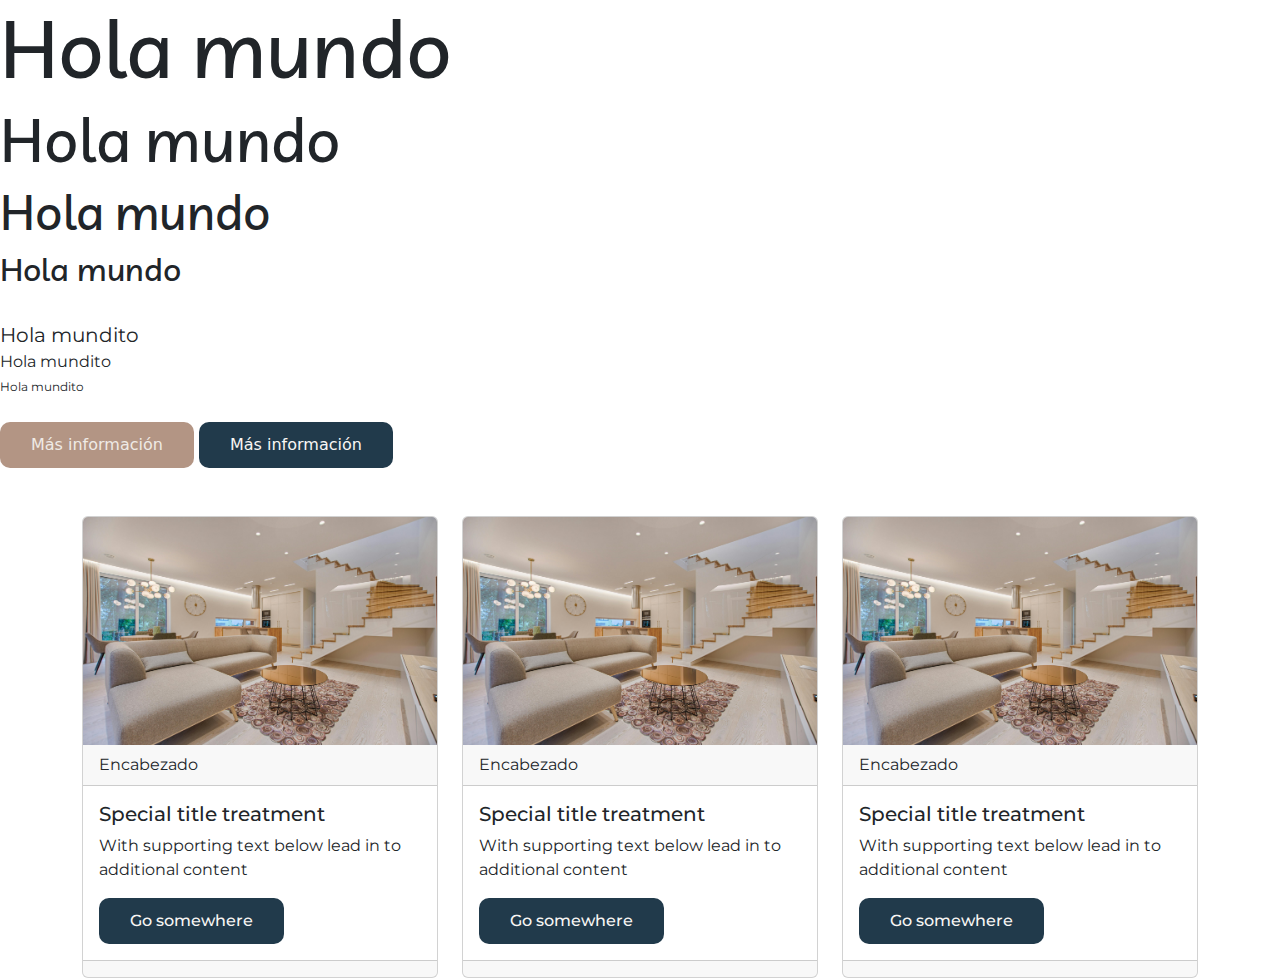
==== src/main/webapp/vistas.usuario/index.html @ 366e122d "Avanzando pagina de inicio" ====
<!DOCTYPE html>
<html lang="es">
<head>
  <meta charset="UTF-8">
  <meta name="viewport" content="width=device-width, initial-scale=1.0">
   <!-- Enlace a Bootstrap CSS -->
  <link href="https://cdn.jsdelivr.net/npm/bootstrap@5.3.3/dist/css/bootstrap.min.css" rel="stylesheet" integrity="sha384-QWTKZyjpPEjISv5WaRU9OFeRpok6YctnYmDr5pNlyT2bRjXh0JMhjY6hW+ALEwIH" crossorigin="anonymous">
  <!-- Enlace a tu archivo main.css -->
  <link href="../css/main.css" rel="stylesheet" type="text/css"/>
  <title>Prueba de Estilos CSS</title>
  <!-- Enlace al archivo main.css -->

</head>
<body>  
    <!-- Probando los titulos -->
    <h1>Hola mundo</h1>
    <h2>Hola mundo</h2>
    <h3>Hola mundo</h3>
    <h4>Hola mundo</h4> 
    
    <!-- Probando los parrafos -->
    <br>
    <p1>Hola mundito</p1>
    <br>
    <p2>Hola mundito</p2>
    <br>
    <p3>Hola mundito</p3>
    <br>
    
    <!-- Probando los botones -->
    <br>
    <button class="btn btn-beige">Más información</button>
    <button class="btn btn-azul">Más información</button>
    <br>
    <br>
    <br>
    
    
    <!-- Estructura basica de una tarjeta -->
    <div class="container">
        <div class="row">
            <div class="col-lg-4">
                <div class="card">
                    <img src="../img/prueba_proyecto.jpg" class="card-img-top" alt="">
                    <div class="card-header">
                        Encabezado
                    </div>
                    <div class="card-body">
                        <h5 class="Card-title">Special title treatment</h5>
                        <p class="card-text">With supporting text below lead in to additional content</p>
                        <a href="#" class="btn btn-azul">Go somewhere</a>
                    </div>
                    <div class="card-footer"></div>
                </div>
            </div>
            <div class="col-lg-4">
                <div class="card">
                    <img src="../img/prueba_proyecto.jpg" class="card-img-top" alt="">
                    <div class="card-header">
                        Encabezado
                    </div>
                    <div class="card-body">
                        <h5 class="Card-title">Special title treatment</h5>
                        <p class="card-text">With supporting text below lead in to additional content</p>
                        <a href="#" class="btn btn-azul">Go somewhere</a>
                    </div>
                    <div class="card-footer"></div>
                </div>
            </div>
            <div class="col-lg-4">
                <div class="card">
                    <img src="../img/prueba_proyecto.jpg"  class="card-img-top" alt=""/>
                    <div class="card-header">
                        Encabezado
                    </div>
                    <div class="card-body">
                        <h5 class="Card-title">Special title treatment</h5>
                        <p class="card-text">With supporting text below lead in to additional content</p>
                        <a href="#" class="btn btn-azul">Go somewhere</a>
                    </div>
                    <div class="card-footer"></div>
                </div>
            </div>
        </div>
        
    </div>
    
</body>
</html>
---- src/main/webapp/css/main.css ----
/* Importar archivos de estilos modulares */
@import url('variables.css');
@import url('base.css');
@import url('components.css');
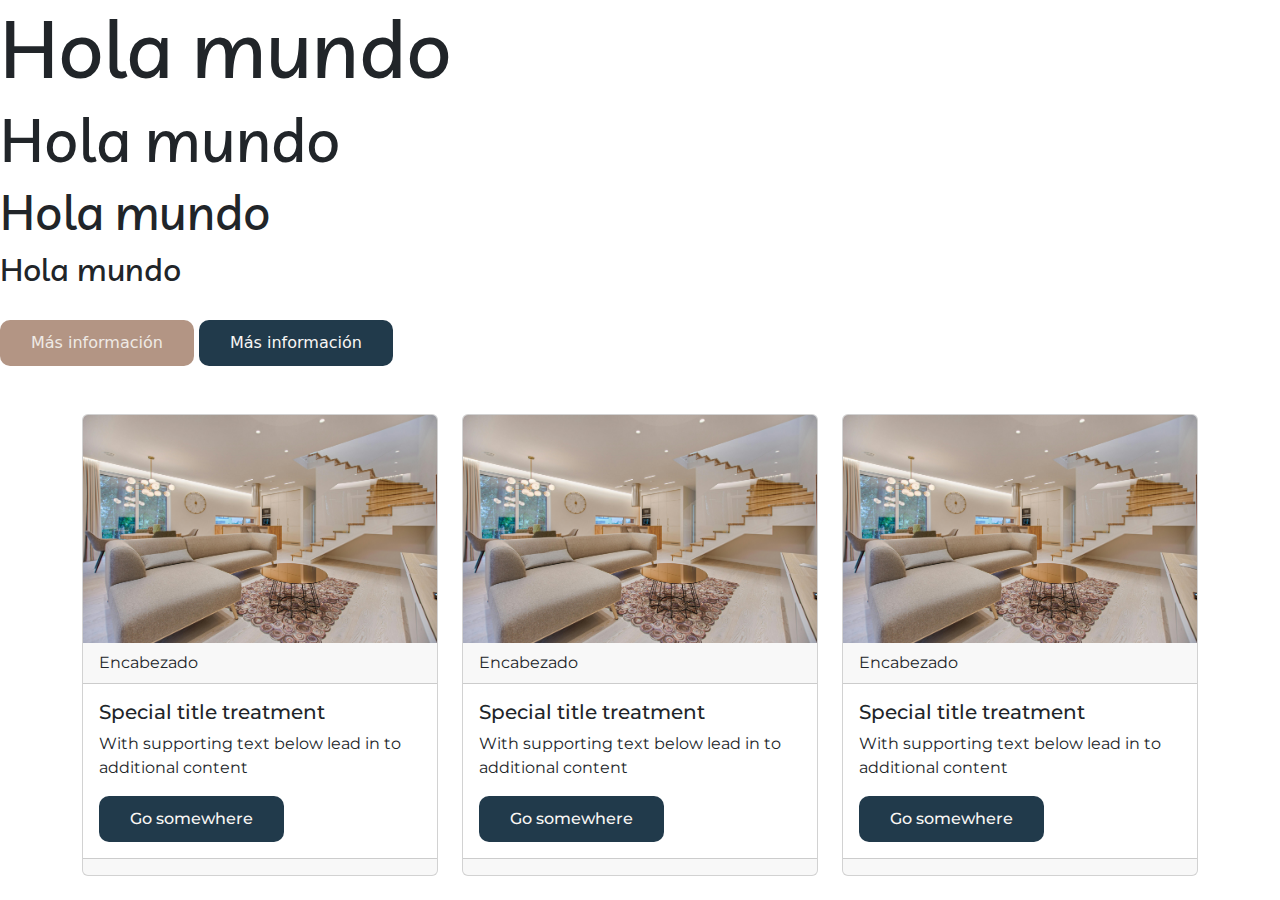
==== commit bc2d38ca: "cambiando nombre de bd y corrigiendo p1" ====
--- a/src/main/webapp/vistas.usuario/index.html
+++ b/src/main/webapp/vistas.usuario/index.html
@@ -18,15 +18,7 @@
     <h3>Hola mundo</h3>
     <h4>Hola mundo</h4> 
     
-    <!-- Probando los parrafos -->
-    <br>
-    <p1>Hola mundito</p1>
-    <br>
-    <p2>Hola mundito</p2>
-    <br>
-    <p3>Hola mundito</p3>
-    <br>
-    
+   
     <!-- Probando los botones -->
     <br>
     <button class="btn btn-beige">Más información</button>
